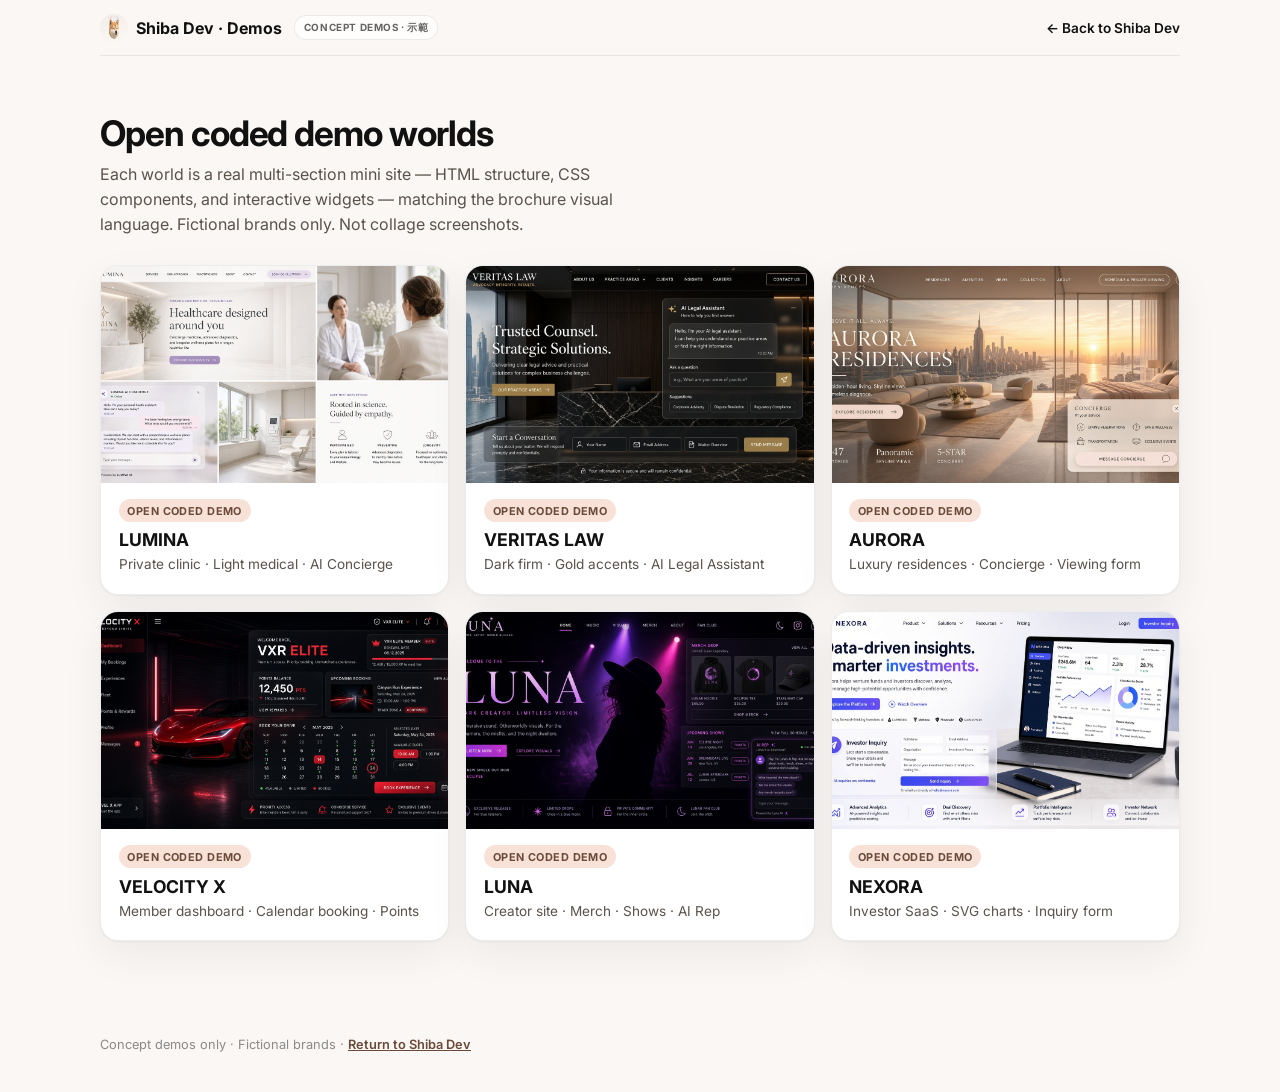
==== demos/index.html @ c78c406e "Rebuild demos as real coded sites matching mockup design" ====
<!DOCTYPE html>
<html lang="en">
<head>
  <meta charset="utf-8" />
  <meta name="viewport" content="width=device-width, initial-scale=1" />
  <title>Demo Worlds — Shiba Dev</title>
  <meta name="description" content="Open real coded concept demos by Shiba Dev. Fictional brands only." />
  <meta name="robots" content="noindex,follow" />
  <meta name="theme-color" content="#F5D6C6" />
  <link rel="icon" href="/assets/shiba-favicon.png" type="image/png" />
  <link rel="preconnect" href="https://fonts.googleapis.com" />
  <link rel="preconnect" href="https://fonts.gstatic.com" crossorigin />
  <link href="https://fonts.googleapis.com/css2?family=Inter:wght@400;500;600;700&display=swap" rel="stylesheet" />
  <link rel="stylesheet" href="/demos/shared/demo.css?v=real1" />
</head>
<body class="hub-page">
  <a class="skip-link" href="#main">Skip to content</a>
  <div class="wrap">
    <div class="hub-top">
      <a class="brand" href="/">
        <img src="/assets/shiba-mark.png" alt="" width="28" height="28" />
        Shiba Dev · Demos
      </a>
      <span class="demo-concept-tag demo-concept-tag--light" style="position:static">Concept demos · 示範</span>
      <span class="spacer"></span>
      <a class="brand" href="/" style="font-weight:600;font-size:.85rem">← Back to Shiba Dev</a>
    </div>
    <main id="main">
      <section class="hub-hero">
        <h1>Open coded demo worlds</h1>
        <p>Each world is a real multi-section mini site — HTML structure, CSS components, and interactive widgets — matching the brochure visual language. Fictional brands only. Not collage screenshots.</p>
        <div class="hub-grid">
          <a class="hub-card" href="/demos/lumina/">
            <img src="/assets/demo-lumina.png" alt="LUMINA preview" width="640" height="400" loading="lazy" />
            <div class="hub-card-body">
              <span class="badge">Open coded demo</span>
              <h2>LUMINA</h2>
              <p>Private clinic · Light medical · AI Concierge</p>
            </div>
          </a>
          <a class="hub-card" href="/demos/veritas/">
            <img src="/assets/demo-veritas.png" alt="VERITAS LAW preview" width="640" height="400" loading="lazy" />
            <div class="hub-card-body">
              <span class="badge">Open coded demo</span>
              <h2>VERITAS LAW</h2>
              <p>Dark firm · Gold accents · AI Legal Assistant</p>
            </div>
          </a>
          <a class="hub-card" href="/demos/aurora/">
            <img src="/assets/demo-aurora.png" alt="AURORA preview" width="640" height="400" loading="lazy" />
            <div class="hub-card-body">
              <span class="badge">Open coded demo</span>
              <h2>AURORA</h2>
              <p>Luxury residences · Concierge · Viewing form</p>
            </div>
          </a>
          <a class="hub-card" href="/demos/velocity/">
            <img src="/assets/demo-velocity.png" alt="VELOCITY X preview" width="640" height="400" loading="lazy" />
            <div class="hub-card-body">
              <span class="badge">Open coded demo</span>
              <h2>VELOCITY X</h2>
              <p>Member dashboard · Calendar booking · Points</p>
            </div>
          </a>
          <a class="hub-card" href="/demos/luna/">
            <img src="/assets/demo-luna.png" alt="LUNA preview" width="640" height="400" loading="lazy" />
            <div class="hub-card-body">
              <span class="badge">Open coded demo</span>
              <h2>LUNA</h2>
              <p>Creator site · Merch · Shows · AI Rep</p>
            </div>
          </a>
          <a class="hub-card" href="/demos/nexora/">
            <img src="/assets/demo-nexora.png" alt="NEXORA preview" width="640" height="400" loading="lazy" />
            <div class="hub-card-body">
              <span class="badge">Open coded demo</span>
              <h2>NEXORA</h2>
              <p>Investor SaaS · SVG charts · Inquiry form</p>
            </div>
          </a>
        </div>
      </section>
    </main>
    <footer class="hub-footer">
      Concept demos only · Fictional brands · <a href="/">Return to Shiba Dev</a>
    </footer>
  </div>
</body>
</html>
---- demos/shared/demo.css ----
/* Shiba Dev — shared demo utilities (v=real1) */
*, *::before, *::after { box-sizing: border-box; }
html { scroll-behavior: smooth; }
@media (prefers-reduced-motion: reduce) {
  html { scroll-behavior: auto; }
  *, *::before, *::after {
    animation-duration: 0.01ms !important;
    animation-iteration-count: 1 !important;
    transition-duration: 0.01ms !important;
  }
}
body { margin: 0; -webkit-font-smoothing: antialiased; }
img { max-width: 100%; display: block; }
a { color: inherit; }
button, input, select, textarea { font: inherit; }
:focus-visible { outline: 2px solid rgba(124, 108, 180, 0.65); outline-offset: 2px; }

/* Thin escape hatch */
.shiba-escape {
  position: fixed;
  top: 10px;
  left: 10px;
  z-index: 9999;
  display: inline-flex;
  align-items: center;
  gap: 0.35rem;
  padding: 0.28rem 0.65rem;
  border-radius: 999px;
  font-family: Inter, system-ui, sans-serif;
  font-size: 0.68rem;
  font-weight: 600;
  letter-spacing: 0.01em;
  text-decoration: none;
  color: rgba(255,255,255,0.92);
  background: rgba(0,0,0,0.45);
  border: 1px solid rgba(255,255,255,0.14);
  backdrop-filter: blur(10px);
  -webkit-backdrop-filter: blur(10px);
  box-shadow: 0 4px 16px rgba(0,0,0,0.2);
  transition: background 0.2s, transform 0.2s;
}
.shiba-escape:hover { background: rgba(0,0,0,0.62); transform: translateY(-1px); }
.shiba-escape--light {
  color: rgba(17,17,17,0.85);
  background: rgba(255,255,255,0.78);
  border-color: rgba(17,17,17,0.1);
  box-shadow: 0 4px 16px rgba(17,17,17,0.08);
}
.shiba-escape--light:hover { background: rgba(255,255,255,0.95); }

.demo-concept-tag {
  position: fixed;
  top: 10px;
  right: 10px;
  z-index: 9998;
  font-family: Inter, system-ui, sans-serif;
  font-size: 0.62rem;
  font-weight: 700;
  letter-spacing: 0.06em;
  text-transform: uppercase;
  padding: 0.28rem 0.55rem;
  border-radius: 999px;
  color: rgba(255,255,255,0.8);
  background: rgba(0,0,0,0.35);
  border: 1px solid rgba(255,255,255,0.12);
  backdrop-filter: blur(8px);
  pointer-events: none;
}
.demo-concept-tag--light {
  color: rgba(17,17,17,0.65);
  background: rgba(255,255,255,0.7);
  border-color: rgba(17,17,17,0.08);
}

.demo-toast {
  position: fixed; left: 50%; bottom: 1.25rem; z-index: 10000;
  transform: translateX(-50%) translateY(120%);
  padding: 0.7rem 1.1rem; border-radius: 12px;
  background: rgba(17,17,17,0.92); color: #fff;
  font-family: Inter, system-ui, sans-serif;
  font-size: 0.85rem; font-weight: 600;
  box-shadow: 0 12px 40px rgba(0,0,0,0.25);
  opacity: 0; pointer-events: none;
  transition: transform 0.3s cubic-bezier(0.22,1,0.36,1), opacity 0.3s;
  max-width: min(90vw, 420px); text-align: center;
}
.demo-toast.is-visible { transform: translateX(-50%) translateY(0); opacity: 1; }

.bubble-typing {
  display: inline-flex; gap: 4px; align-items: center;
  padding: 0.7rem 0.9rem; border-radius: 14px;
}
.bubble-typing span {
  width: 6px; height: 6px; border-radius: 50%;
  background: currentColor; opacity: 0.45;
  animation: typing-dot 1s infinite ease-in-out;
}
.bubble-typing span:nth-child(2) { animation-delay: 0.15s; }
.bubble-typing span:nth-child(3) { animation-delay: 0.3s; }
@keyframes typing-dot {
  0%, 80%, 100% { opacity: 0.35; transform: translateY(0); }
  40% { opacity: 1; transform: translateY(-3px); }
}

/* Hub */
.hub-page {
  font-family: Inter, "Noto Sans TC", system-ui, sans-serif;
  background: #FAF7F4; color: #111; min-height: 100vh;
}
.hub-page .wrap { width: min(1080px, 100% - 2.5rem); margin-inline: auto; }
.hub-hero { padding: 3.5rem 0 1.5rem; }
.hub-hero h1 { margin: 0 0 0.5rem; font-size: clamp(1.6rem, 3.5vw, 2.2rem); letter-spacing: -0.03em; }
.hub-hero p { margin: 0; color: #5a524c; max-width: 52ch; line-height: 1.55; }
.hub-grid {
  display: grid; gap: 1rem;
  grid-template-columns: repeat(auto-fill, minmax(260px, 1fr));
  margin: 1.75rem 0 3rem;
}
.hub-card {
  display: flex; flex-direction: column; text-decoration: none;
  background: #fff; border: 1px solid rgba(17,17,17,0.08);
  border-radius: 18px; overflow: hidden;
  box-shadow: 0 1px 2px rgba(17,17,17,0.04), 0 14px 40px rgba(17,17,17,0.06);
  transition: transform 0.25s cubic-bezier(0.22,1,0.36,1), box-shadow 0.25s;
}
.hub-card:hover { transform: translateY(-4px); box-shadow: 0 8px 28px rgba(17,17,17,0.12); }
.hub-card img { aspect-ratio: 16/10; object-fit: cover; width: 100%; height: auto; }
.hub-card-body { padding: 1rem 1.1rem 1.15rem; }
.hub-card-body .badge {
  display: inline-flex; font-size: 0.68rem; font-weight: 700;
  letter-spacing: 0.04em; text-transform: uppercase;
  padding: 0.28rem 0.55rem; border-radius: 999px;
  background: rgba(245,214,198,0.7); color: #6B4A3A;
  margin-bottom: 0.45rem;
}
.hub-card-body h2 { margin: 0 0 0.25rem; font-size: 1.1rem; }
.hub-card-body p { margin: 0; font-size: 0.85rem; color: #5a524c; }
.hub-top {
  display: flex; align-items: center; gap: 0.75rem; flex-wrap: wrap;
  padding: 0.85rem 0; border-bottom: 1px solid rgba(17,17,17,0.08);
}
.hub-top a.brand {
  display: inline-flex; align-items: center; gap: 0.5rem;
  text-decoration: none; font-weight: 700;
}
.hub-top a.brand img { width: 28px; height: 28px; border-radius: 50%; }
.hub-top .spacer { margin-left: auto; }
.hub-footer { padding: 1.5rem 0 2.5rem; color: #8a8a8a; font-size: 0.8rem; }
.hub-footer a { color: #6B4A3A; font-weight: 600; }

.skip-link {
  position: absolute; left: -999px; top: 0; background: #111; color: #fff;
  padding: 0.5rem 0.85rem; z-index: 10001; border-radius: 0 0 8px 0;
}
.skip-link:focus { left: 0; }
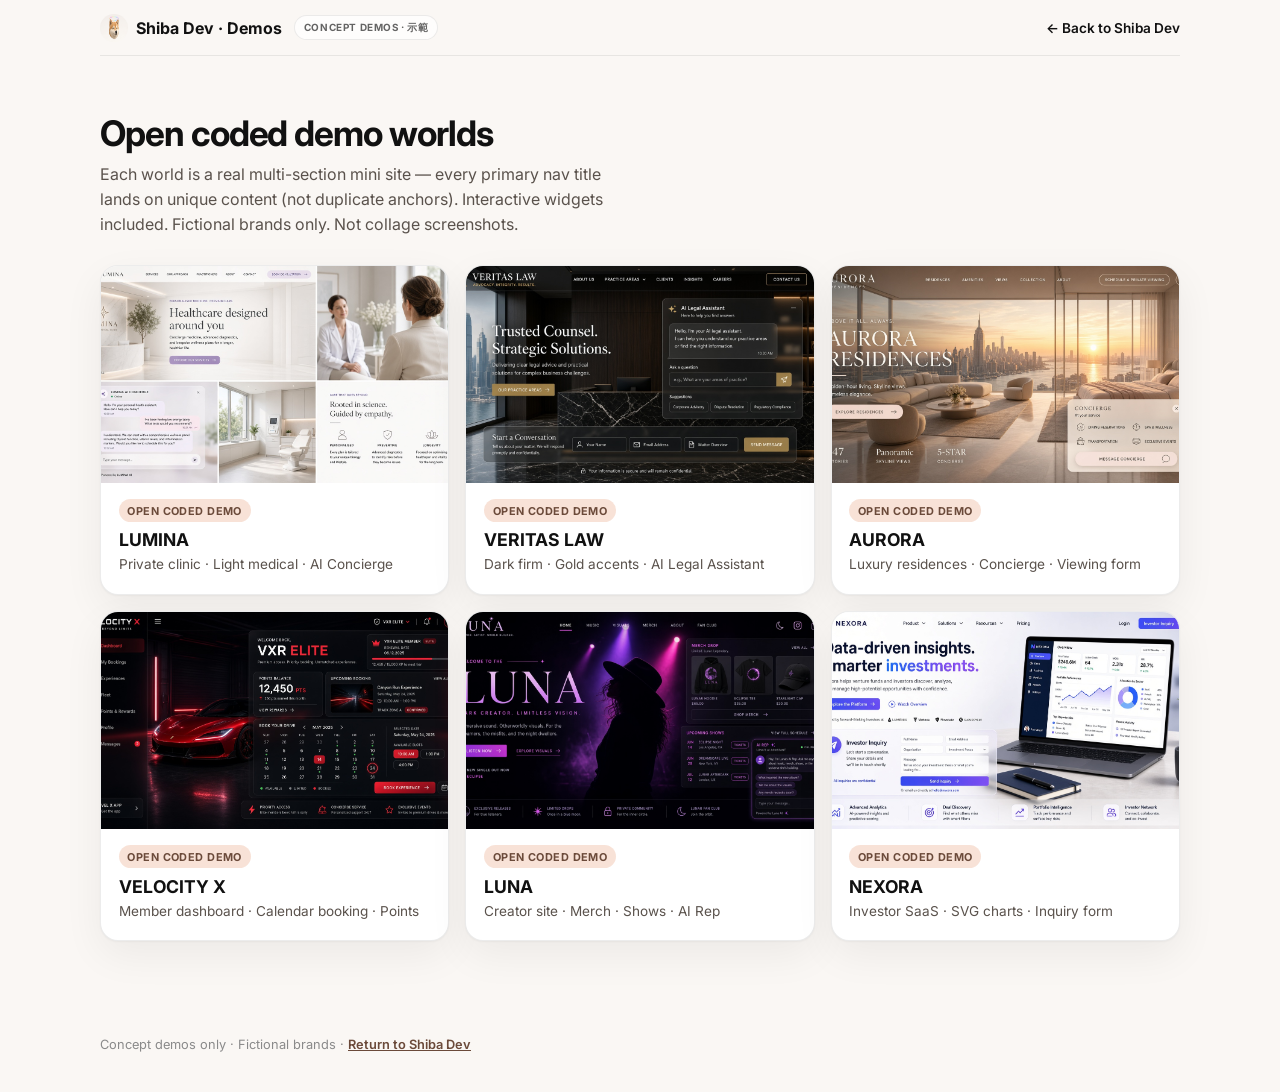
==== commit 243dd830: "Wire demo nav titles to real content sections" ====
--- a/demos/index.html
+++ b/demos/index.html
@@ -11,7 +11,7 @@
   <link rel="preconnect" href="https://fonts.googleapis.com" />
   <link rel="preconnect" href="https://fonts.gstatic.com" crossorigin />
   <link href="https://fonts.googleapis.com/css2?family=Inter:wght@400;500;600;700&display=swap" rel="stylesheet" />
-  <link rel="stylesheet" href="/demos/shared/demo.css?v=real1" />
+  <link rel="stylesheet" href="/demos/shared/demo.css?v=real2" />
 </head>
 <body class="hub-page">
   <a class="skip-link" href="#main">Skip to content</a>
@@ -28,7 +28,7 @@
     <main id="main">
       <section class="hub-hero">
         <h1>Open coded demo worlds</h1>
-        <p>Each world is a real multi-section mini site — HTML structure, CSS components, and interactive widgets — matching the brochure visual language. Fictional brands only. Not collage screenshots.</p>
+        <p>Each world is a real multi-section mini site — every primary nav title lands on unique content (not duplicate anchors). Interactive widgets included. Fictional brands only. Not collage screenshots.</p>
         <div class="hub-grid">
           <a class="hub-card" href="/demos/lumina/">
             <img src="/assets/demo-lumina.png" alt="LUMINA preview" width="640" height="400" loading="lazy" />
--- a/demos/shared/demo.css
+++ b/demos/shared/demo.css
@@ -1,4 +1,4 @@
-/* Shiba Dev — shared demo utilities (v=real1) */
+/* Shiba Dev — shared demo utilities (v=real2) */
 *, *::before, *::after { box-sizing: border-box; }
 html { scroll-behavior: smooth; }
 @media (prefers-reduced-motion: reduce) {
@@ -153,3 +153,34 @@
   padding: 0.5rem 0.85rem; z-index: 10001; border-radius: 0 0 8px 0;
 }
 .skip-link:focus { left: 0; }
+
+
+/* Sticky-header offset for in-page anchors */
+[id] { scroll-margin-top: 5.5rem; }
+
+/* Shared modal */
+.demo-modal {
+  position: fixed; inset: 0; z-index: 10050;
+  display: none; place-items: center; padding: 1.25rem;
+  background: rgba(0,0,0,0.55); backdrop-filter: blur(6px);
+}
+.demo-modal.is-open { display: grid; }
+.demo-modal-card {
+  width: min(520px, 100%); max-height: min(80vh, 640px); overflow: auto;
+  background: #fff; color: #111; border-radius: 18px; padding: 1.5rem 1.4rem 1.35rem;
+  box-shadow: 0 24px 60px rgba(0,0,0,0.28); position: relative;
+}
+.demo-modal-card h3 { margin: 0 0 0.5rem; font-size: 1.25rem; }
+.demo-modal-card p { margin: 0 0 0.85rem; color: #5a524c; line-height: 1.55; font-size: 0.92rem; }
+.demo-modal-close {
+  position: absolute; top: 0.75rem; right: 0.85rem;
+  border: none; background: transparent; font-size: 1.35rem; cursor: pointer; color: #888;
+  width: 36px; height: 36px; border-radius: 10px;
+}
+.demo-modal-close:hover { background: rgba(0,0,0,0.06); color: #111; }
+.demo-modal-actions { display: flex; flex-wrap: wrap; gap: 0.5rem; margin-top: 0.5rem; }
+.demo-modal-actions button, .demo-modal-actions a {
+  display: inline-flex; align-items: center; gap: 0.3rem;
+  padding: 0.65rem 1rem; border-radius: 999px; border: none; cursor: pointer;
+  font-weight: 700; font-size: 0.78rem; letter-spacing: 0.04em; text-decoration: none;
+}
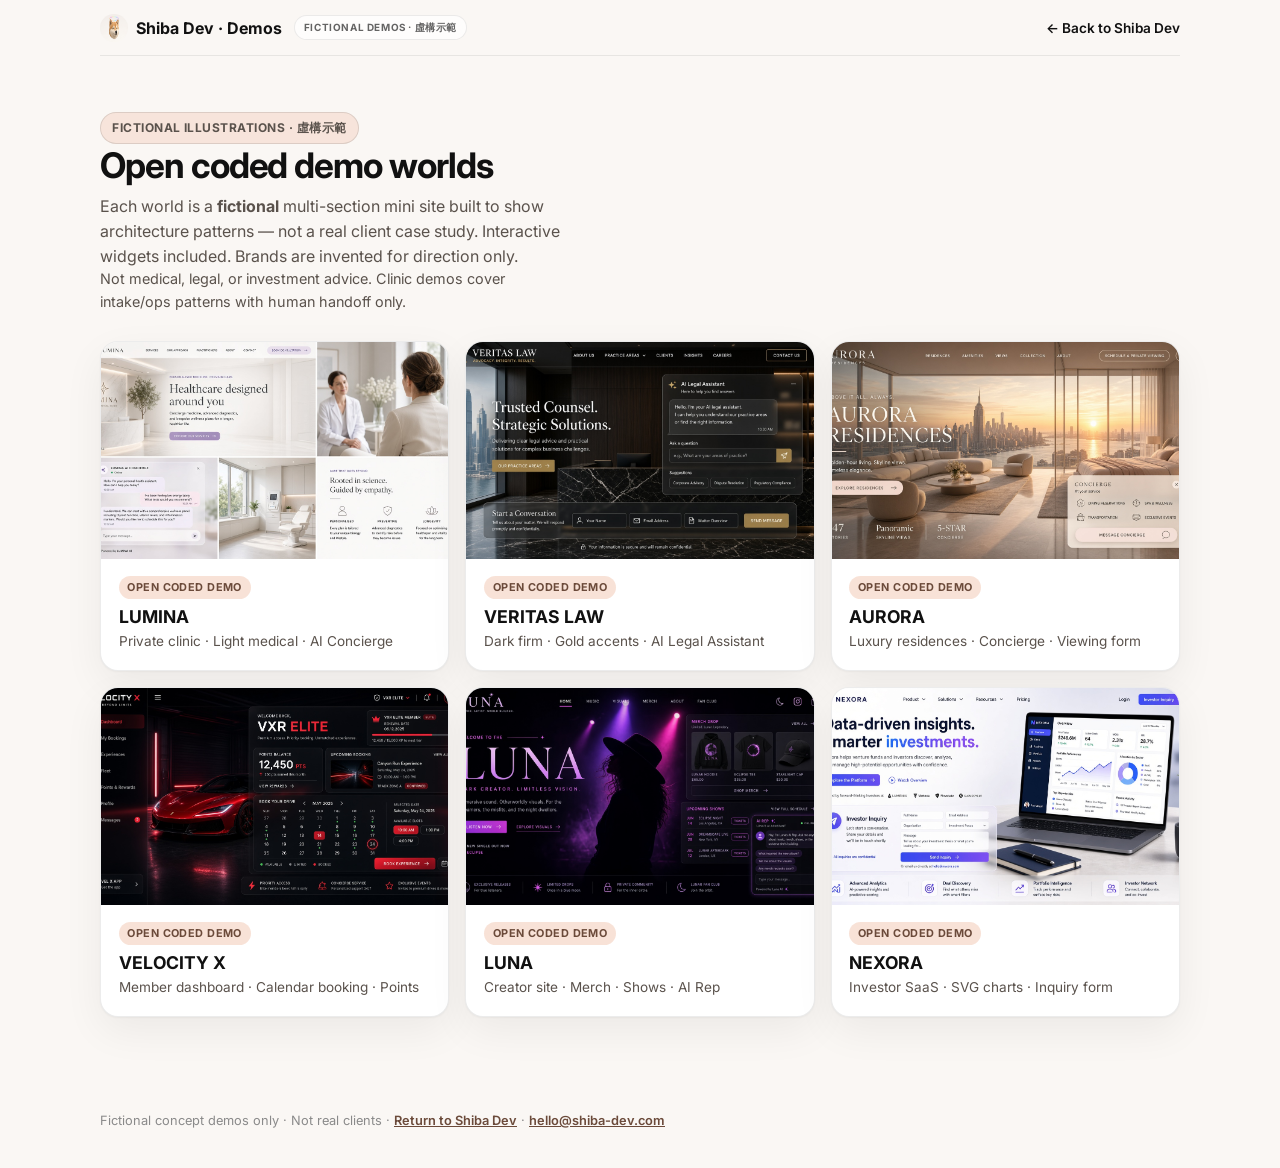
==== commit a9014808: "Polish homepage messaging and trust depth for Pages Align hero and key sections with operational int" ====
--- a/demos/index.html
+++ b/demos/index.html
@@ -4,14 +4,14 @@
   <meta charset="utf-8" />
   <meta name="viewport" content="width=device-width, initial-scale=1" />
   <title>Demo Worlds — Shiba Dev</title>
-  <meta name="description" content="Open real coded concept demos by Shiba Dev. Fictional brands only." />
+  <meta name="description" content="Fictional coded demo worlds by Shiba Dev — illustrations of architecture patterns, not real client case studies." />
   <meta name="robots" content="noindex,follow" />
   <meta name="theme-color" content="#F5D6C6" />
   <link rel="icon" href="/assets/shiba-favicon.png" type="image/png" />
   <link rel="preconnect" href="https://fonts.googleapis.com" />
   <link rel="preconnect" href="https://fonts.gstatic.com" crossorigin />
   <link href="https://fonts.googleapis.com/css2?family=Inter:wght@400;500;600;700&display=swap" rel="stylesheet" />
-  <link rel="stylesheet" href="/demos/shared/demo.css?v=real2" />
+  <link rel="stylesheet" href="/demos/shared/demo.css?v=polish1" />
 </head>
 <body class="hub-page">
   <a class="skip-link" href="#main">Skip to content</a>
@@ -21,14 +21,16 @@
         <img src="/assets/shiba-mark.png" alt="" width="28" height="28" />
         Shiba Dev · Demos
       </a>
-      <span class="demo-concept-tag demo-concept-tag--light" style="position:static">Concept demos · 示範</span>
+      <span class="demo-concept-tag demo-concept-tag--light" style="position:static">Fictional demos · 虛構示範</span>
       <span class="spacer"></span>
       <a class="brand" href="/" style="font-weight:600;font-size:.85rem">← Back to Shiba Dev</a>
     </div>
     <main id="main">
       <section class="hub-hero">
+        <p class="hub-kicker">Fictional illustrations · 虛構示範</p>
         <h1>Open coded demo worlds</h1>
-        <p>Each world is a real multi-section mini site — every primary nav title lands on unique content (not duplicate anchors). Interactive widgets included. Fictional brands only. Not collage screenshots.</p>
+        <p>Each world is a <strong>fictional</strong> multi-section mini site built to show architecture patterns — not a real client case study. Interactive widgets included. Brands are invented for direction only.</p>
+        <p class="hub-disclaimer">Not medical, legal, or investment advice. Clinic demos cover intake/ops patterns with human handoff only.</p>
         <div class="hub-grid">
           <a class="hub-card" href="/demos/lumina/">
             <img src="/assets/demo-lumina.png" alt="LUMINA preview" width="640" height="400" loading="lazy" />
@@ -82,7 +84,7 @@
       </section>
     </main>
     <footer class="hub-footer">
-      Concept demos only · Fictional brands · <a href="/">Return to Shiba Dev</a>
+      Fictional concept demos only · Not real clients · <a href="/">Return to Shiba Dev</a> · <a href="mailto:hello@shiba-dev.com">hello@shiba-dev.com</a>
     </footer>
   </div>
 </body>
--- a/demos/shared/demo.css
+++ b/demos/shared/demo.css
@@ -1,4 +1,4 @@
-/* Shiba Dev — shared demo utilities (v=real2) */
+/* Shiba Dev — shared demo utilities (v=real3) */
 *, *::before, *::after { box-sizing: border-box; }
 html { scroll-behavior: smooth; }
 @media (prefers-reduced-motion: reduce) {
@@ -184,3 +184,77 @@
   padding: 0.65rem 1rem; border-radius: 999px; border: none; cursor: pointer;
   font-weight: 700; font-size: 0.78rem; letter-spacing: 0.04em; text-decoration: none;
 }
+
+
+/* === Mobile polish (v=real3) === */
+html, body { overflow-x: hidden; max-width: 100%; }
+img, video, svg { max-width: 100%; height: auto; }
+input, select, textarea, button { max-width: 100%; }
+input, select, textarea { width: 100%; box-sizing: border-box; }
+
+.demo-modal { padding: max(0.75rem, env(safe-area-inset-top)) 0.75rem max(0.75rem, env(safe-area-inset-bottom)); }
+.demo-modal-card {
+  width: min(520px, 100%);
+  max-height: min(85vh, 640px);
+  padding: 1.35rem 1.15rem 1.2rem;
+  border-radius: 16px;
+}
+.demo-modal-close {
+  width: 44px; height: 44px; top: 0.5rem; right: 0.5rem;
+  display: inline-grid; place-items: center;
+}
+.demo-modal-actions button, .demo-modal-actions a { min-height: 44px; }
+
+@media (max-width: 768px) {
+  .hub-page .wrap { width: min(1080px, 100% - 1.5rem); }
+  .hub-grid { grid-template-columns: 1fr; gap: 0.85rem; }
+  .hub-hero { padding: 2rem 0 1rem; }
+  .hub-top { gap: 0.5rem; }
+  .hub-card-body { padding: 0.9rem 1rem 1rem; }
+  .shiba-escape, .demo-concept-tag {
+    top: max(8px, env(safe-area-inset-top));
+  }
+  .shiba-escape { left: max(8px, env(safe-area-inset-left)); }
+  .demo-concept-tag { right: max(8px, env(safe-area-inset-right)); }
+}
+
+@media (max-width: 480px) {
+  .hub-hero h1 { font-size: 1.45rem; }
+  .demo-toast { max-width: calc(100vw - 1.5rem); font-size: 0.8rem; }
+}
+
+/* Shared floating chat → bottom sheet on small screens */
+@media (max-width: 640px) {
+  .lm-chat, .vx-ai, .au-concierge, .ai-rep, .helper,
+  aside[id="demo-chat"], [data-chat-root] {
+    left: 0.5rem !important;
+    right: 0.5rem !important;
+    bottom: max(0.5rem, env(safe-area-inset-bottom)) !important;
+    width: auto !important;
+    max-width: none !important;
+    max-height: min(68vh, 520px) !important;
+  }
+}
+
+.hub-kicker {
+  display: inline-flex;
+  align-items: center;
+  gap: .4rem;
+  margin: 0 0 .75rem;
+  padding: .35rem .7rem;
+  border-radius: 999px;
+  border: 1px solid rgba(29,26,24,.12);
+  background: rgba(245,214,198,.55);
+  font-size: .75rem;
+  font-weight: 700;
+  letter-spacing: .04em;
+  text-transform: uppercase;
+  color: #5c4638;
+}
+.hub-disclaimer {
+  margin: .85rem 0 0;
+  max-width: 42rem;
+  font-size: .9rem;
+  color: #6b6578;
+  line-height: 1.5;
+}
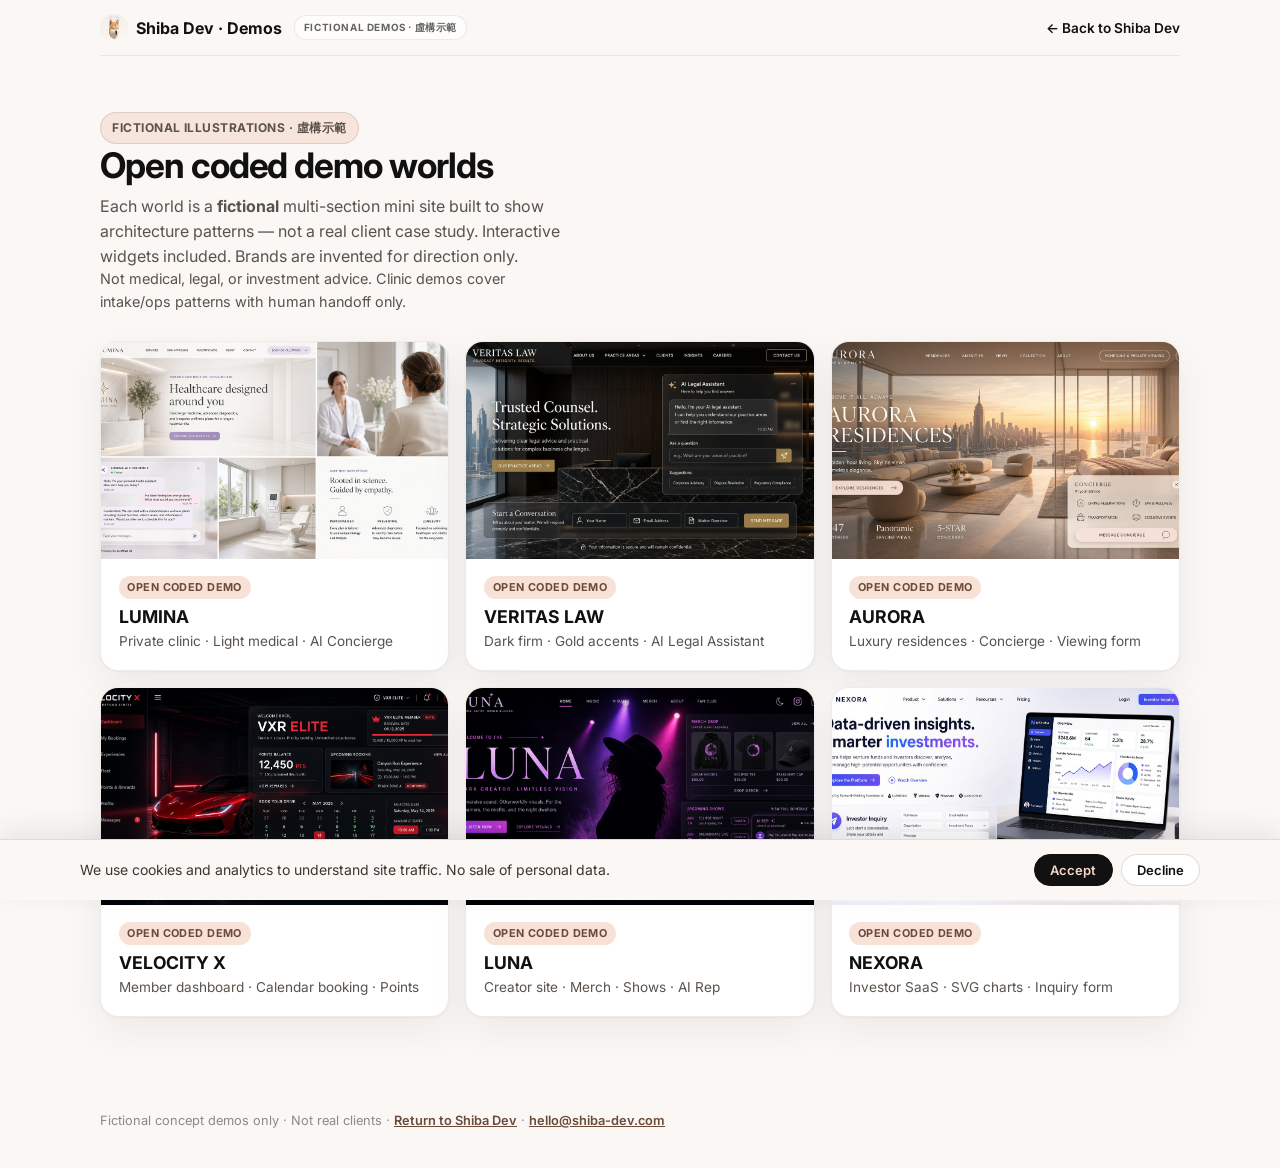
==== commit 564a5f1e: "Add privacy-first GA4 with bilingual cookie consent Wire shared assets/analytics.js (G-YZ3KBSHPJV) o" ====
--- a/demos/index.html
+++ b/demos/index.html
@@ -11,7 +11,7 @@
   <link rel="preconnect" href="https://fonts.googleapis.com" />
   <link rel="preconnect" href="https://fonts.gstatic.com" crossorigin />
   <link href="https://fonts.googleapis.com/css2?family=Inter:wght@400;500;600;700&display=swap" rel="stylesheet" />
-  <link rel="stylesheet" href="/demos/shared/demo.css?v=polish1" />
+  <link rel="stylesheet" href="/demos/shared/demo.css?v=look1" />
 </head>
 <body class="hub-page">
   <a class="skip-link" href="#main">Skip to content</a>
@@ -87,5 +87,6 @@
       Fictional concept demos only · Not real clients · <a href="/">Return to Shiba Dev</a> · <a href="mailto:hello@shiba-dev.com">hello@shiba-dev.com</a>
     </footer>
   </div>
+  <script src="/assets/analytics.js?v=ga1" defer data-measurement-id="G-YZ3KBSHPJV"></script>
 </body>
 </html>
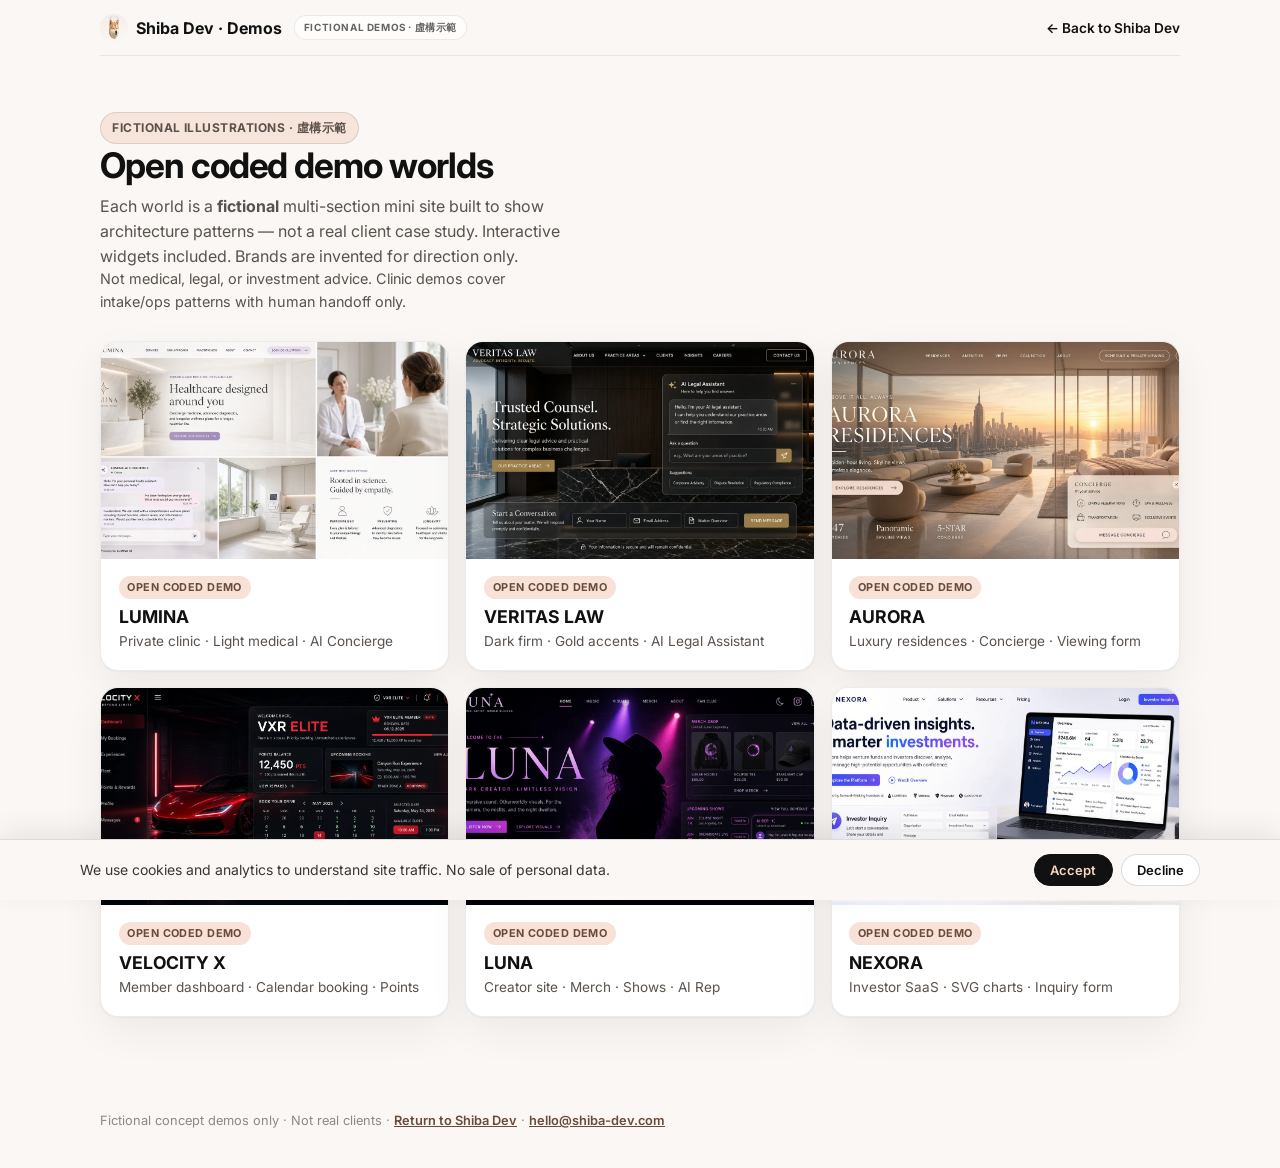
==== commit ea20fddf: "Polish pass: WebP heroes, ShibaOS messaging, cleanup Ship optimized WebP (+ JPG fallback) for hero a" ====
--- a/demos/index.html
+++ b/demos/index.html
@@ -11,7 +11,7 @@
   <link rel="preconnect" href="https://fonts.googleapis.com" />
   <link rel="preconnect" href="https://fonts.gstatic.com" crossorigin />
   <link href="https://fonts.googleapis.com/css2?family=Inter:wght@400;500;600;700&display=swap" rel="stylesheet" />
-  <link rel="stylesheet" href="/demos/shared/demo.css?v=look1" />
+  <link rel="stylesheet" href="/demos/shared/demo.css?v=polish2" />
 </head>
 <body class="hub-page">
   <a class="skip-link" href="#main">Skip to content</a>
@@ -33,7 +33,11 @@
         <p class="hub-disclaimer">Not medical, legal, or investment advice. Clinic demos cover intake/ops patterns with human handoff only.</p>
         <div class="hub-grid">
           <a class="hub-card" href="/demos/lumina/">
-            <img src="/assets/demo-lumina.png" alt="LUMINA preview" width="640" height="400" loading="lazy" />
+            <picture>
+            <source srcset="/assets/demo-lumina.webp" type="image/webp" />
+            <source srcset="/assets/demo-lumina.jpg" type="image/jpeg" />
+            <img src="/assets/demo-lumina.jpg" alt="LUMINA preview" width="640" height="400" loading="lazy" decoding="async" />
+          </picture>
             <div class="hub-card-body">
               <span class="badge">Open coded demo</span>
               <h2>LUMINA</h2>
@@ -41,7 +45,11 @@
             </div>
           </a>
           <a class="hub-card" href="/demos/veritas/">
-            <img src="/assets/demo-veritas.png" alt="VERITAS LAW preview" width="640" height="400" loading="lazy" />
+            <picture>
+            <source srcset="/assets/demo-veritas.webp" type="image/webp" />
+            <source srcset="/assets/demo-veritas.jpg" type="image/jpeg" />
+            <img src="/assets/demo-veritas.jpg" alt="VERITAS LAW preview" width="640" height="400" loading="lazy" decoding="async" />
+          </picture>
             <div class="hub-card-body">
               <span class="badge">Open coded demo</span>
               <h2>VERITAS LAW</h2>
@@ -49,7 +57,11 @@
             </div>
           </a>
           <a class="hub-card" href="/demos/aurora/">
-            <img src="/assets/demo-aurora.png" alt="AURORA preview" width="640" height="400" loading="lazy" />
+            <picture>
+            <source srcset="/assets/demo-aurora.webp" type="image/webp" />
+            <source srcset="/assets/demo-aurora.jpg" type="image/jpeg" />
+            <img src="/assets/demo-aurora.jpg" alt="AURORA preview" width="640" height="400" loading="lazy" decoding="async" />
+          </picture>
             <div class="hub-card-body">
               <span class="badge">Open coded demo</span>
               <h2>AURORA</h2>
@@ -57,7 +69,11 @@
             </div>
           </a>
           <a class="hub-card" href="/demos/velocity/">
-            <img src="/assets/demo-velocity.png" alt="VELOCITY X preview" width="640" height="400" loading="lazy" />
+            <picture>
+            <source srcset="/assets/demo-velocity.webp" type="image/webp" />
+            <source srcset="/assets/demo-velocity.jpg" type="image/jpeg" />
+            <img src="/assets/demo-velocity.jpg" alt="VELOCITY X preview" width="640" height="400" loading="lazy" decoding="async" />
+          </picture>
             <div class="hub-card-body">
               <span class="badge">Open coded demo</span>
               <h2>VELOCITY X</h2>
@@ -65,7 +81,11 @@
             </div>
           </a>
           <a class="hub-card" href="/demos/luna/">
-            <img src="/assets/demo-luna.png" alt="LUNA preview" width="640" height="400" loading="lazy" />
+            <picture>
+            <source srcset="/assets/demo-luna.webp" type="image/webp" />
+            <source srcset="/assets/demo-luna.jpg" type="image/jpeg" />
+            <img src="/assets/demo-luna.jpg" alt="LUNA preview" width="640" height="400" loading="lazy" decoding="async" />
+          </picture>
             <div class="hub-card-body">
               <span class="badge">Open coded demo</span>
               <h2>LUNA</h2>
@@ -73,7 +93,11 @@
             </div>
           </a>
           <a class="hub-card" href="/demos/nexora/">
-            <img src="/assets/demo-nexora.png" alt="NEXORA preview" width="640" height="400" loading="lazy" />
+            <picture>
+            <source srcset="/assets/demo-nexora.webp" type="image/webp" />
+            <source srcset="/assets/demo-nexora.jpg" type="image/jpeg" />
+            <img src="/assets/demo-nexora.jpg" alt="NEXORA preview" width="640" height="400" loading="lazy" decoding="async" />
+          </picture>
             <div class="hub-card-body">
               <span class="badge">Open coded demo</span>
               <h2>NEXORA</h2>
@@ -87,6 +111,6 @@
       Fictional concept demos only · Not real clients · <a href="/">Return to Shiba Dev</a> · <a href="mailto:hello@shiba-dev.com">hello@shiba-dev.com</a>
     </footer>
   </div>
-  <script src="/assets/analytics.js?v=ga1" defer data-measurement-id="G-YZ3KBSHPJV"></script>
+  <script src="/assets/analytics.js?v=polish2" defer data-measurement-id="G-YZ3KBSHPJV"></script>
 </body>
 </html>
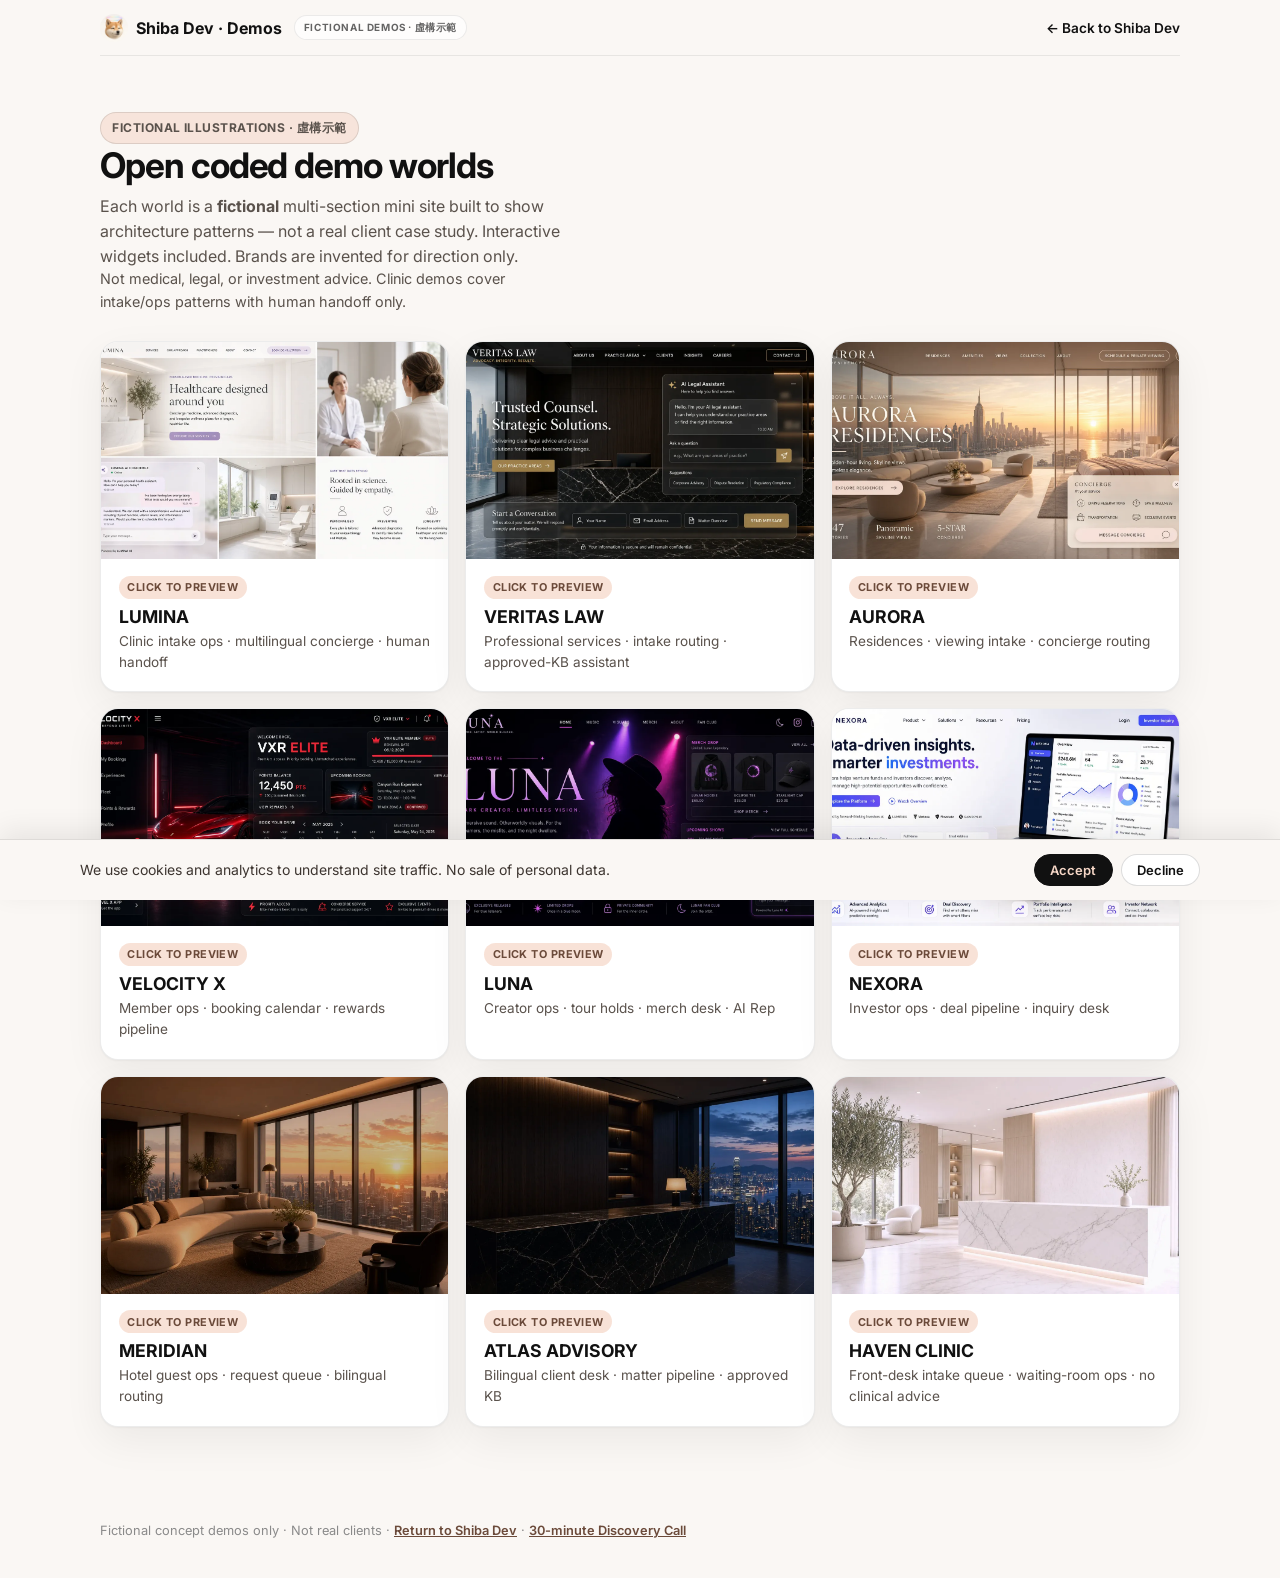
==== commit 959cb127: "Polish3: Meridian/Atlas/Haven demos, deepen Luna/Nexora, WebP Add three interactive ops demos, wire " ====
--- a/demos/index.html
+++ b/demos/index.html
@@ -7,18 +7,19 @@
   <meta name="description" content="Fictional coded demo worlds by Shiba Dev — illustrations of architecture patterns, not real client case studies." />
   <meta name="robots" content="noindex,follow" />
   <meta name="theme-color" content="#F5D6C6" />
-  <link rel="icon" href="/assets/shiba-favicon.png" type="image/png" />
+  <link rel="icon" href="/assets/shiba-favicon.webp" type="image/webp" />
+  <link rel="alternate icon" href="/assets/shiba-favicon.png" type="image/png" />
   <link rel="preconnect" href="https://fonts.googleapis.com" />
   <link rel="preconnect" href="https://fonts.gstatic.com" crossorigin />
   <link href="https://fonts.googleapis.com/css2?family=Inter:wght@400;500;600;700&display=swap" rel="stylesheet" />
-  <link rel="stylesheet" href="/demos/shared/demo.css?v=polish2" />
+  <link rel="stylesheet" href="/demos/shared/demo.css?v=polish3" />
 </head>
 <body class="hub-page">
   <a class="skip-link" href="#main">Skip to content</a>
   <div class="wrap">
     <div class="hub-top">
       <a class="brand" href="/">
-        <img src="/assets/shiba-mark.png" alt="" width="28" height="28" />
+        <picture><source srcset="/assets/shiba-mark.webp" type="image/webp" /><img src="/assets/shiba-mark.png" alt="" width="28" height="28" /></picture>
         Shiba Dev · Demos
       </a>
       <span class="demo-concept-tag demo-concept-tag--light" style="position:static">Fictional demos · 虛構示範</span>
@@ -39,9 +40,9 @@
             <img src="/assets/demo-lumina.jpg" alt="LUMINA preview" width="640" height="400" loading="lazy" decoding="async" />
           </picture>
             <div class="hub-card-body">
-              <span class="badge">Open coded demo</span>
+              <span class="badge">Click to preview</span>
               <h2>LUMINA</h2>
-              <p>Private clinic · Light medical · AI Concierge</p>
+              <p>Clinic intake ops · multilingual concierge · human handoff</p>
             </div>
           </a>
           <a class="hub-card" href="/demos/veritas/">
@@ -51,9 +52,9 @@
             <img src="/assets/demo-veritas.jpg" alt="VERITAS LAW preview" width="640" height="400" loading="lazy" decoding="async" />
           </picture>
             <div class="hub-card-body">
-              <span class="badge">Open coded demo</span>
+              <span class="badge">Click to preview</span>
               <h2>VERITAS LAW</h2>
-              <p>Dark firm · Gold accents · AI Legal Assistant</p>
+              <p>Professional services · intake routing · approved-KB assistant</p>
             </div>
           </a>
           <a class="hub-card" href="/demos/aurora/">
@@ -63,9 +64,9 @@
             <img src="/assets/demo-aurora.jpg" alt="AURORA preview" width="640" height="400" loading="lazy" decoding="async" />
           </picture>
             <div class="hub-card-body">
-              <span class="badge">Open coded demo</span>
+              <span class="badge">Click to preview</span>
               <h2>AURORA</h2>
-              <p>Luxury residences · Concierge · Viewing form</p>
+              <p>Residences · viewing intake · concierge routing</p>
             </div>
           </a>
           <a class="hub-card" href="/demos/velocity/">
@@ -75,9 +76,9 @@
             <img src="/assets/demo-velocity.jpg" alt="VELOCITY X preview" width="640" height="400" loading="lazy" decoding="async" />
           </picture>
             <div class="hub-card-body">
-              <span class="badge">Open coded demo</span>
+              <span class="badge">Click to preview</span>
               <h2>VELOCITY X</h2>
-              <p>Member dashboard · Calendar booking · Points</p>
+              <p>Member ops · booking calendar · rewards pipeline</p>
             </div>
           </a>
           <a class="hub-card" href="/demos/luna/">
@@ -87,9 +88,9 @@
             <img src="/assets/demo-luna.jpg" alt="LUNA preview" width="640" height="400" loading="lazy" decoding="async" />
           </picture>
             <div class="hub-card-body">
-              <span class="badge">Open coded demo</span>
+              <span class="badge">Click to preview</span>
               <h2>LUNA</h2>
-              <p>Creator site · Merch · Shows · AI Rep</p>
+              <p>Creator ops · tour holds · merch desk · AI Rep</p>
             </div>
           </a>
           <a class="hub-card" href="/demos/nexora/">
@@ -99,18 +100,55 @@
             <img src="/assets/demo-nexora.jpg" alt="NEXORA preview" width="640" height="400" loading="lazy" decoding="async" />
           </picture>
             <div class="hub-card-body">
-              <span class="badge">Open coded demo</span>
+              <span class="badge">Click to preview</span>
               <h2>NEXORA</h2>
-              <p>Investor SaaS · SVG charts · Inquiry form</p>
+              <p>Investor ops · deal pipeline · inquiry desk</p>
+            </div>
+          </a>
+
+          <a class="hub-card" href="/demos/meridian/">
+            <picture>
+            <source srcset="/assets/demo-meridian.webp" type="image/webp" />
+            <source srcset="/assets/demo-meridian.jpg" type="image/jpeg" />
+            <img src="/assets/demo-meridian.jpg" alt="MERIDIAN preview" width="640" height="400" loading="lazy" decoding="async" />
+          </picture>
+            <div class="hub-card-body">
+              <span class="badge">Click to preview</span>
+              <h2>MERIDIAN</h2>
+              <p>Hotel guest ops · request queue · bilingual routing</p>
+            </div>
+          </a>
+          <a class="hub-card" href="/demos/atlas/">
+            <picture>
+            <source srcset="/assets/demo-atlas.webp" type="image/webp" />
+            <source srcset="/assets/demo-atlas.jpg" type="image/jpeg" />
+            <img src="/assets/demo-atlas.jpg" alt="ATLAS Advisory preview" width="640" height="400" loading="lazy" decoding="async" />
+          </picture>
+            <div class="hub-card-body">
+              <span class="badge">Click to preview</span>
+              <h2>ATLAS ADVISORY</h2>
+              <p>Bilingual client desk · matter pipeline · approved KB</p>
+            </div>
+          </a>
+          <a class="hub-card" href="/demos/haven/">
+            <picture>
+            <source srcset="/assets/demo-haven.webp" type="image/webp" />
+            <source srcset="/assets/demo-haven.jpg" type="image/jpeg" />
+            <img src="/assets/demo-haven.jpg" alt="HAVEN Clinic preview" width="640" height="400" loading="lazy" decoding="async" />
+          </picture>
+            <div class="hub-card-body">
+              <span class="badge">Click to preview</span>
+              <h2>HAVEN CLINIC</h2>
+              <p>Front-desk intake queue · waiting-room ops · no clinical advice</p>
             </div>
           </a>
         </div>
       </section>
     </main>
     <footer class="hub-footer">
-      Fictional concept demos only · Not real clients · <a href="/">Return to Shiba Dev</a> · <a href="mailto:hello@shiba-dev.com">hello@shiba-dev.com</a>
+      Fictional concept demos only · Not real clients · <a href="/">Return to Shiba Dev</a> · <a href="mailto:hello@shiba-dev.com?subject=Discovery%20Call%20%E2%80%94%20Shiba%20Dev">30-minute Discovery Call</a>
     </footer>
   </div>
-  <script src="/assets/analytics.js?v=polish2" defer data-measurement-id="G-YZ3KBSHPJV"></script>
+  <script src="/assets/analytics.js?v=polish3" defer data-measurement-id="G-YZ3KBSHPJV"></script>
 </body>
 </html>
--- a/demos/shared/demo.css
+++ b/demos/shared/demo.css
@@ -1,4 +1,4 @@
-/* Shiba Dev — shared demo utilities (v=real3) */
+/* Shiba Dev — shared demo utilities (v=polish3) */
 *, *::before, *::after { box-sizing: border-box; }
 html { scroll-behavior: smooth; }
 @media (prefers-reduced-motion: reduce) {
@@ -186,7 +186,7 @@
 }
 
 
-/* === Mobile polish (v=real3) === */
+/* === Mobile polish (v=polish3) === */
 html, body { overflow-x: hidden; max-width: 100%; }
 img, video, svg { max-width: 100%; height: auto; }
 input, select, textarea, button { max-width: 100%; }
@@ -258,3 +258,6 @@
   color: #6b6578;
   line-height: 1.5;
 }
+
+.hub-card-body .badge { position: relative; }
+.hub-card:focus-visible { outline: 2px solid rgba(124,108,180,0.65); outline-offset: 3px; }
